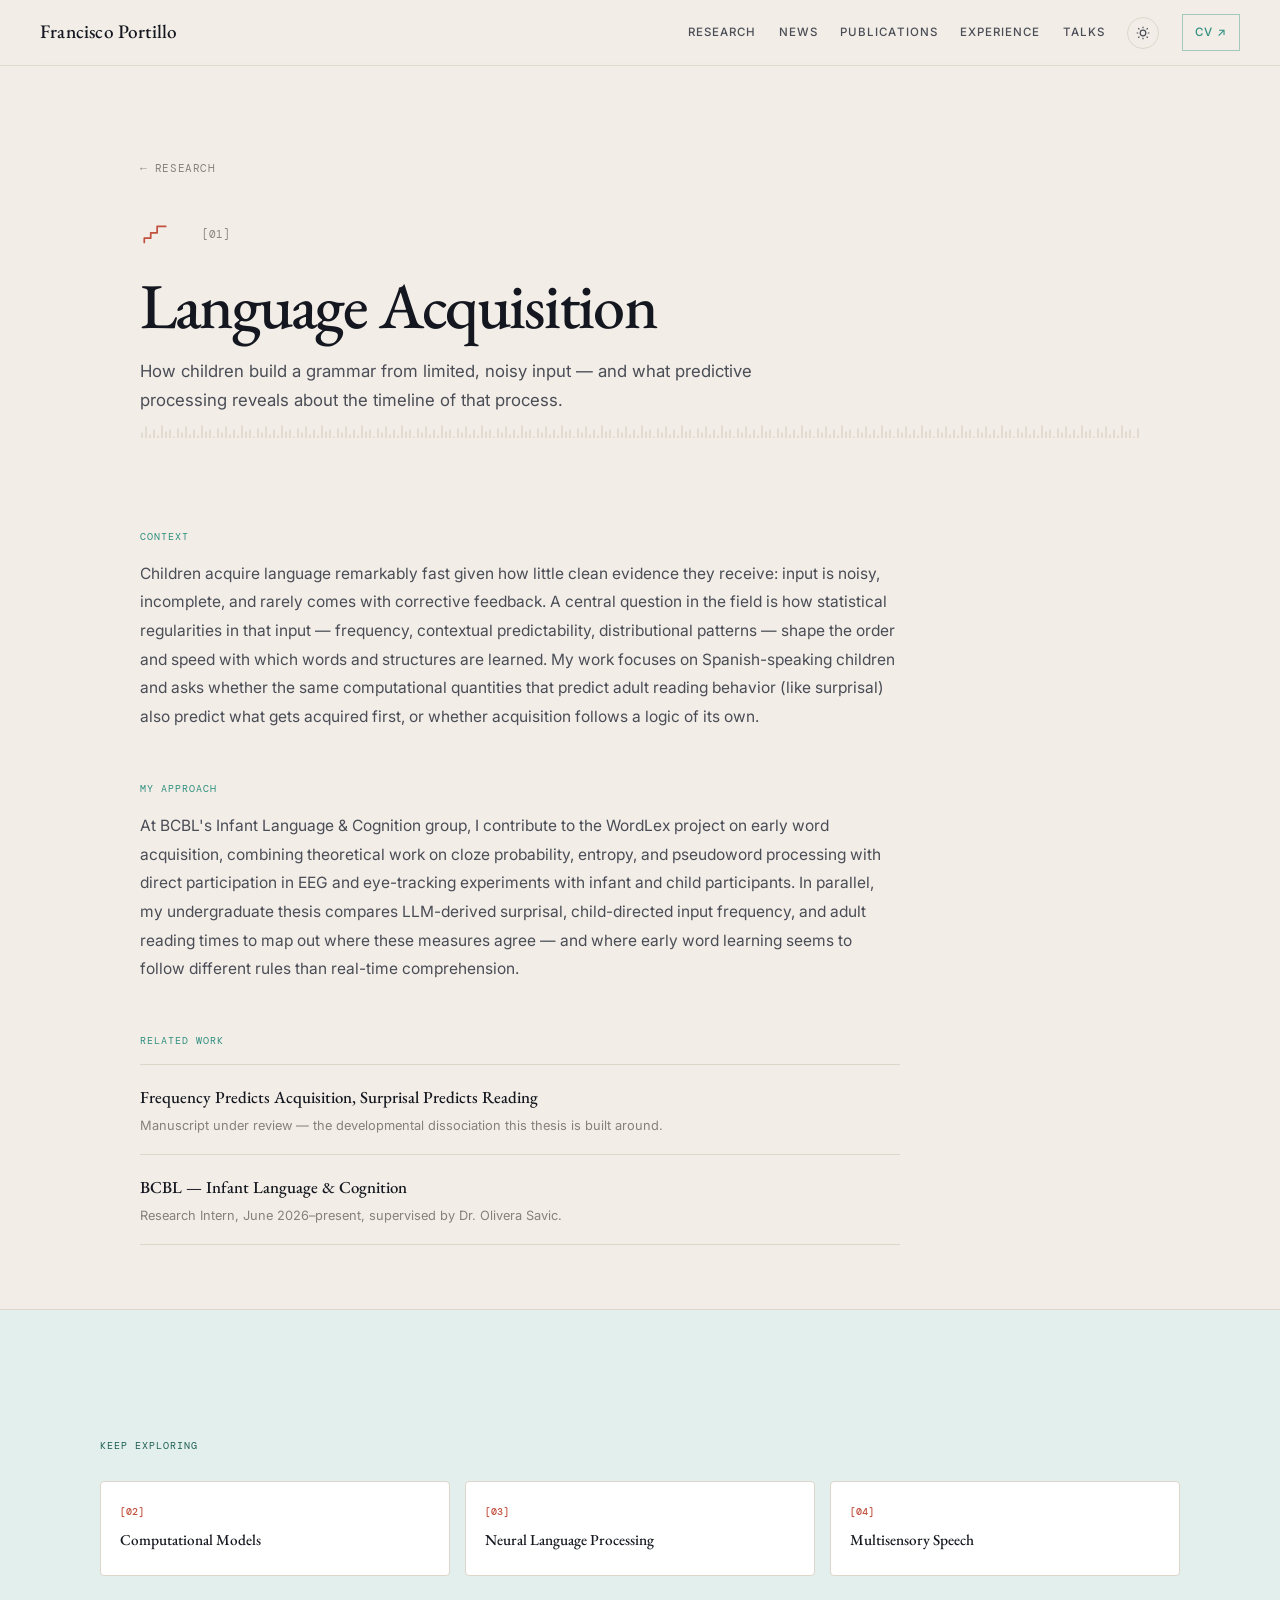
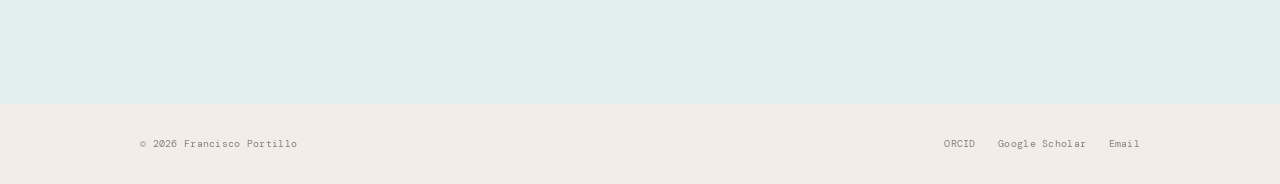
==== language-acquisition.html @ 9b7388d1 "Add files via upload" ====
<!DOCTYPE html>
<html lang="en">
<head>
    <meta charset="UTF-8">
    <meta name="viewport" content="width=device-width, initial-scale=1.0">

    <title>Language Acquisition — Francisco Portillo</title>

    <meta name="description" content="How children build a grammar from limited, noisy input — and what predictive processing reveals about the timeline of that process.">
    <meta name="author" content="Francisco Portillo">

    <meta property="og:title" content="Language Acquisition — Francisco Portillo">
    <meta property="og:description" content="How children build a grammar from limited, noisy input — and what predictive processing reveals about the timeline of that process.">
    <meta property="og:type" content="article">
    <meta property="og:image" content="https://kikoporti.github.io/og-image.png">
    <meta property="og:image:width" content="1200">
    <meta property="og:image:height" content="630">

    <meta name="twitter:card" content="summary_large_image">
    <meta name="twitter:title" content="Language Acquisition — Francisco Portillo">
    <meta name="twitter:description" content="How children build a grammar from limited, noisy input — and what predictive processing reveals about the timeline of that process.">
    <meta name="twitter:image" content="https://kikoporti.github.io/og-image.png">

    <meta name="theme-color" content="#14171f">

    <link rel="icon" type="image/svg+xml" href="favicon.svg">

    <link rel="preconnect" href="https://fonts.googleapis.com">
    <link rel="preconnect" href="https://fonts.gstatic.com" crossorigin>
    <link href="https://fonts.googleapis.com/css2?family=DM+Mono:wght@400;500&family=EB+Garamond:ital,wght@0,400;0,500;0,600;1,400&family=Inter:wght@300;400;500;600&display=swap" rel="stylesheet">

    <link rel="stylesheet" href="style.css">
</head>

<body>

<div class="scroll-progress" aria-hidden="true"></div>

<nav class="navbar" id="navbar">

    <a class="nav-name" href="index.html#top">
        Francisco Portillo
    </a>

    <div class="nav-links">

        <a href="index.html#research">Research</a>
        <a href="index.html#news">News</a>
        <a href="index.html#publications">Publications</a>
        <a href="index.html#experience">Experience</a>
        <a href="index.html#talks">Talks</a>

        <button class="theme-toggle" aria-label="Toggle dark mode">
            <svg class="icon-sun" viewBox="0 0 24 24" fill="none" stroke="currentColor" stroke-width="1.8" aria-hidden="true">
                <circle cx="12" cy="12" r="4.2"/>
                <path d="M12 2.5v2.4M12 19.1v2.4M4.9 4.9l1.7 1.7M17.4 17.4l1.7 1.7M2.5 12h2.4M19.1 12h2.4M4.9 19.1l1.7-1.7M17.4 6.6l1.7-1.7"/>
            </svg>
            <svg class="icon-moon" viewBox="0 0 24 24" fill="none" stroke="currentColor" stroke-width="1.8" aria-hidden="true">
                <path d="M20 14.8A8.4 8.4 0 1 1 9.2 4a6.6 6.6 0 0 0 10.8 10.8Z"/>
            </svg>
        </button>

        <a href="FranciscoPortillo_CV.pdf" target="_blank" rel="noopener noreferrer" class="nav-cv">
            CV ↗
        </a>

    </div>

</nav>


<main>

<header class="detail-hero">

    <a class="detail-back" href="index.html#research">← Research</a>

    <div class="detail-hero-top">
        <svg class="detail-icon" viewBox="0 0 28 28" aria-hidden="true"><path d="M4 21 L4 17 L10 17 L10 12 L16 12 L16 6 L24 6" fill="none" stroke="currentColor" stroke-width="1.6" stroke-linecap="round" stroke-linejoin="round"/></svg>
        <span class="detail-index">[01]</span>
    </div>

    <h1>Language Acquisition</h1>

    <p class="detail-dek">How children build a grammar from limited, noisy input — and what predictive processing reveals about the timeline of that process.</p>

</header>


<section class="detail-body">

    <div class="detail-block">
        <span class="detail-label">Context</span>
        <p>Children acquire language remarkably fast given how little clean evidence they receive: input is noisy, incomplete, and rarely comes with corrective feedback. A central question in the field is how statistical regularities in that input — frequency, contextual predictability, distributional patterns — shape the order and speed with which words and structures are learned. My work focuses on Spanish-speaking children and asks whether the same computational quantities that predict adult reading behavior (like surprisal) also predict what gets acquired first, or whether acquisition follows a logic of its own.</p>
    </div>

    <div class="detail-block">
        <span class="detail-label">My approach</span>
        <p>At BCBL's Infant Language &amp; Cognition group, I contribute to the WordLex project on early word acquisition, combining theoretical work on cloze probability, entropy, and pseudoword processing with direct participation in EEG and eye-tracking experiments with infant and child participants. In parallel, my undergraduate thesis compares LLM-derived surprisal, child-directed input frequency, and adult reading times to map out where these measures agree — and where early word learning seems to follow different rules than real-time comprehension.</p>
    </div>

    <div class="detail-block">
        <span class="detail-label">Related work</span>
        <ul class="detail-related">
            <li><a href="index.html#publications">Frequency Predicts Acquisition, Surprisal Predicts Reading</a><span>Manuscript under review — the developmental dissociation this thesis is built around.</span></li>
            <li><a href="index.html#experience">BCBL — Infant Language &amp; Cognition</a><span>Research Intern, June 2026–present, supervised by Dr. Olivera Savic.</span></li>
        </ul>
    </div>

</section>


<section class="closing detail-closing">

    <div class="closing-inner">

        <p class="closing-label">Keep exploring</p>

        <div class="detail-nav-grid">
            <a class="detail-nav-card" href="computational-models.html"><span>[02]</span>Computational Models</a>
            <a class="detail-nav-card" href="neural-language-processing.html"><span>[03]</span>Neural Language Processing</a>
            <a class="detail-nav-card" href="multisensory-speech.html"><span>[04]</span>Multisensory Speech</a>
        </div>

    </div>

</section>

</main>


<footer>

    <div class="footer-left">
        © 2026 Francisco Portillo
    </div>

    <div class="footer-right">
        <a href="https://orcid.org/0009-0001-2580-5177" target="_blank" rel="noopener noreferrer">ORCID</a>
        <a href="https://scholar.google.es/citations?user=o-IwVyMAAAAJ&hl=en" target="_blank" rel="noopener noreferrer">Google Scholar</a>
        <a href="mailto:fportillolo@alumni.unav.es">Email</a>
    </div>

</footer>


<script>

const themeToggleBtn = document.querySelector(".theme-toggle");
if (themeToggleBtn) {
    const prefersDark = window.matchMedia("(prefers-color-scheme: dark)").matches;
    document.documentElement.setAttribute("data-theme", prefersDark ? "dark" : "light");

    themeToggleBtn.addEventListener("click", () => {
        const currentTheme = document.documentElement.getAttribute('data-theme');
        const newTheme = currentTheme === 'dark' ? 'light' : 'dark';
        document.documentElement.setAttribute('data-theme', newTheme);
    });
}

const navbar = document.getElementById("navbar");
window.addEventListener("scroll", () => {
    if (window.scrollY > 40) {
        navbar.classList.add("scrolled");
    } else {
        navbar.classList.remove("scrolled");
    }
});

const progress = document.querySelector(".scroll-progress");
window.addEventListener("scroll", () => {
    const scrollTop = window.scrollY;
    const documentHeight = document.documentElement.scrollHeight - window.innerHeight;
    const percentage = documentHeight > 0 ? (scrollTop / documentHeight) * 100 : 0;
    progress.style.width = percentage + "%";
});

if (window.matchMedia("(prefers-reduced-motion: reduce)").matches) {
    document.documentElement.style.scrollBehavior = "auto";
}

</script>

</body>
</html>
---- style.css ----
/* =========================================================
   FRANCISCO PORTILLO
   Academic Research Website — "Espectrograma"
   ========================================================= */


/* =========================================================
   RESET
   ========================================================= */

*,
*::before,
*::after {
    box-sizing: border-box;
    margin: 0;
    padding: 0;
}


html {
    scroll-behavior: smooth;
}


body {
    font-family: "Inter", sans-serif;
    background: var(--bg);
    color: var(--ink);
    font-size: 15px;
    line-height: 1.7;
    overflow-x: hidden;
    transition: background 0.3s ease, color 0.3s ease;
}


img {
    max-width: 100%;
}


a {
    color: inherit;
}


::selection {
    background: var(--accent-light);
    color: var(--ink);
}


/* =========================================================
   VARIABLES
   ========================================================= */

:root {

    --ink: #14171f;
    --ink-soft: #4a4d56;
    --ink-muted: #85827c;

    --bg: #f2ede7;
    --bg-white: #ffffff;

    --rule: #ded6c9;
    --rule-rgb: 222, 214, 201;

    --accent: #2f8f7f;
    --accent-dark: #1f5f54;
    --accent-light: #e2efec;

    --coral: #c1503f;
    --coral-light: #f6e6e2;

    --serif: "EB Garamond", Georgia, serif;
    --sans: "Inter", Arial, sans-serif;
    --mono: "DM Mono", monospace;

    --max-width: 1080px;

}


html[data-theme="dark"] {

    --ink: #ece9e1;
    --ink-soft: #b3afa6;
    --ink-muted: #7d7a72;

    --bg: #14171f;
    --bg-white: #1a1e28;

    --rule: #2a2e39;
    --rule-rgb: 42, 46, 57;

    --accent: #4fb8a6;
    --accent-dark: #7fd0c1;
    --accent-light: #1c3733;

    --coral: #d97a68;
    --coral-light: #33221e;

}


html[data-theme="dark"] .navbar {
    background: rgba(20, 23, 31, 0.9);
}


html[data-theme="dark"] .interest-cell,
html[data-theme="dark"] .method-group {
    background: var(--bg);
}


html[data-theme="dark"] .interest-cell:hover,
html[data-theme="dark"] .method-group:hover {
    background: var(--bg-white);
}


html[data-theme="dark"] .closing {
    background: #191d26;
}


html[data-theme="dark"] .pub-status.neutral {
    background: #232833;
    color: var(--ink-soft);
}


html[data-theme="dark"] .pub-status {
    color: var(--coral);
    background: var(--coral-light);
}


html[data-theme="dark"] ::selection {
    background: var(--accent-light);
    color: var(--accent-dark);
}


/* =========================================================
   WAVEFORM SIGNATURE
   Used as a section divider in place of a plain hairline.
   ========================================================= */

.wave-rule {

    width: 100%;
    height: 14px;

    background-repeat: repeat-x;
    background-position: left center;
    background-size: 44px 14px;

    background-image:
        url("data:image/svg+xml,%3Csvg xmlns='http://www.w3.org/2000/svg' width='44' height='14' viewBox='0 0 44 14'%3E%3Cpath d='M0,7 L4,7 L6,2 L9,12 L12,7 L18,7 L20,4 L23,10 L26,7 L32,7 L34,2 L37,12 L40,7 L44,7' fill='none' stroke='%23DED6C9' stroke-width='1'/%3E%3C/svg%3E");

    opacity: 0.9;

}


html[data-theme="dark"] .wave-rule {

    background-image:
        url("data:image/svg+xml,%3Csvg xmlns='http://www.w3.org/2000/svg' width='44' height='14' viewBox='0 0 44 14'%3E%3Cpath d='M0,7 L4,7 L6,2 L9,12 L12,7 L18,7 L20,4 L23,10 L26,7 L32,7 L34,2 L37,12 L40,7 L44,7' fill='none' stroke='%232A2E39' stroke-width='1'/%3E%3C/svg%3E");

}


/* =========================================================
   SCROLL PROGRESS
   ========================================================= */

.scroll-progress {
    position: fixed;
    top: 0;
    left: 0;

    width: 0;
    height: 2px;

    background: var(--accent);

    z-index: 1000;

    transition: width 0.08s linear;
}


/* =========================================================
   NAVIGATION
   ========================================================= */

.navbar {

    position: sticky;
    top: 0;

    z-index: 100;

    height: 66px;

    padding: 0 2.5rem;

    display: flex;
    align-items: center;
    justify-content: space-between;

    background: rgba(242, 237, 231, 0.90);

    backdrop-filter: blur(14px);
    -webkit-backdrop-filter: blur(14px);

    border-bottom: 1px solid rgba(var(--rule-rgb), 0.85);

    transition:
        height 0.3s ease,
        box-shadow 0.3s ease,
        background 0.3s ease,
        border-color 0.3s ease;

}


.navbar.scrolled {

    height: 58px;

    box-shadow:
        0 8px 30px rgba(20, 23, 31, 0.06);

}


.nav-name {

    font-family: var(--serif);

    font-size: 1.2rem;
    font-weight: 500;

    text-decoration: none;

    letter-spacing: 0.01em;

    transition:
        color 0.25s ease,
        transform 0.25s ease;

}


.nav-name:hover {

    color: var(--accent);

    transform: translateX(2px);

}


.nav-links {

    display: flex;

    align-items: center;

    gap: 1.4rem;

}


.nav-links a {

    position: relative;

    text-decoration: none;

    color: var(--ink-soft);

    font-size: 0.72rem;

    font-weight: 500;

    letter-spacing: 0.09em;

    text-transform: uppercase;

    transition:
        color 0.25s ease,
        transform 0.25s ease;

}


.nav-links a::after {

    content: "";

    position: absolute;

    left: 0;
    bottom: -6px;

    width: 100%;
    height: 1px;

    background: var(--accent);

    transform: scaleX(0);

    transform-origin: right;

    transition:
        transform 0.3s ease;

}


.nav-links a:hover,
.nav-links a.active {

    color: var(--accent);

}


.nav-links a:hover::after,
.nav-links a.active::after {

    transform: scaleX(1);

    transform-origin: left;

}


.theme-toggle {

    display: inline-flex;

    align-items: center;
    justify-content: center;

    width: 32px;
    height: 32px;

    color: var(--ink-soft);

    background: transparent;

    border: 1px solid var(--rule);
    border-radius: 50%;

    cursor: pointer;

    transition:
        color 0.25s ease,
        border-color 0.25s ease,
        transform 0.25s ease;

}


.theme-toggle:hover {

    color: var(--accent);

    border-color: var(--accent);

    transform: translateY(-1px);

}


.theme-toggle svg {

    width: 16px;
    height: 16px;

}


.theme-toggle .icon-moon {

    display: none;

}


html[data-theme="dark"] .theme-toggle .icon-sun {

    display: none;

}


html[data-theme="dark"] .theme-toggle .icon-moon {

    display: block;

}


.nav-links .nav-cv {

    color: var(--accent);

    border: 1px solid rgba(47, 143, 127, 0.4);

    padding: 0.48rem 0.75rem;

    transition:
        background 0.25s ease,
        color 0.25s ease,
        border-color 0.25s ease,
        transform 0.25s ease;

}


.nav-links .nav-cv::after {

    display: none;

}


.nav-links .nav-cv:hover {

    background: var(--accent);

    color: white;

    border-color: var(--accent);

    transform: translateY(-1px);

}


/* =========================================================
   HERO
   ========================================================= */

.hero {

    max-width: var(--max-width);

    margin: 0 auto;

    padding: 7.5rem 2.5rem 7rem;

}


.hero-grid {

    display: grid;

    grid-template-columns:
        minmax(0, 1fr)
        320px;

    gap: 6rem;

    align-items: start;

}


.hero-text {

    max-width: 690px;

}


.hero-kicker {

    display: flex;

    align-items: center;

    gap: 0.6rem;

    margin-bottom: 1.8rem;

    color: var(--accent);

    font-family: var(--mono);

    font-size: 0.67rem;

    letter-spacing: 0.09em;

    text-transform: uppercase;

}


.status-dot {

    width: 7px;
    height: 7px;

    border-radius: 50%;

    background: var(--accent);

    box-shadow:
        0 0 0 4px rgba(47, 143, 127, 0.1);

    animation: pulse 2.5s infinite;

}


@keyframes pulse {

    0%,
    100% {
        box-shadow:
            0 0 0 4px rgba(47, 143, 127, 0.1);
    }

    50% {
        box-shadow:
            0 0 0 7px rgba(47, 143, 127, 0.03);
    }

}


.hero h1 {

    font-family: var(--serif);

    font-size: clamp(4.4rem, 8vw, 7rem);

    font-weight: 500;

    line-height: 0.83;

    letter-spacing: -0.045em;

    margin-bottom: 0.6rem;

}


.hero h1 span {

    color: var(--accent);

    font-style: italic;

}


.hero-title-wrap {

    position: relative;

}


.token-row {

    position: absolute;

    top: 0.4rem;
    left: 2px;

    display: flex;

    flex-wrap: wrap;

    gap: 6px;

    pointer-events: none;

    animation: tokenFade 0.85s ease forwards;

    animation-delay: 0.1s;

}


.token {

    padding: 0.2rem 0.5rem;

    color: var(--ink-muted);

    background: var(--bg-white);

    font-family: var(--mono);

    font-size: 0.72rem;

    letter-spacing: 0.02em;

    border: 1px solid var(--rule);

    border-radius: 3px;

}


.token:nth-child(1),
.token:nth-child(2) {

    border-color: var(--accent);

    color: var(--accent-dark);

}


.token:nth-child(3),
.token:nth-child(4) {

    border-color: var(--coral);

    color: var(--coral);

}


@keyframes tokenFade {

    0% {
        opacity: 1;
        transform: translateY(0);
    }

    55% {
        opacity: 1;
        transform: translateY(0);
    }

    100% {
        opacity: 0;
        transform: translateY(-8px);
    }

}


.hero-h1-reveal {

    opacity: 0;

    transform: translateY(18px);

    animation: heroReveal 0.7s cubic-bezier(.2,.7,.2,1) forwards;

    animation-delay: 0.42s;

}


.hero-trace {

    display: block;

    width: 100%;
    max-width: 460px;
    height: 22px;

    margin-bottom: 1.4rem;

    stroke: var(--coral);

    stroke-width: 1.6;

    stroke-linecap: round;
    stroke-linejoin: round;

    fill: none;

    opacity: 0.85;

}


.hero-role {

    margin-bottom: 1.25rem;

    font-family: var(--mono);

    font-size: 0.7rem;

    color: var(--ink-muted);

    letter-spacing: 0.08em;

    text-transform: uppercase;

}


.intro {

    max-width: 570px;

    color: var(--ink-soft);

    font-size: 1rem;

    line-height: 1.8;

    margin-bottom: 1.15rem;

}


.institution-link {

    color: var(--accent);

    text-decoration: none;

    border-bottom: 1px solid rgba(47, 143, 127, 0.4);

    transition:
        border-color 0.2s ease,
        color 0.2s ease;

}


.institution-link:hover {

    color: var(--accent-dark);

    border-color: var(--accent);

}


.research-statement {

    max-width: 650px;

    color: var(--ink-soft);

    font-size: 0.94rem;

    line-height: 1.85;

}


.research-statement strong {

    color: var(--ink);

    font-weight: 600;

}


/* =========================================================
   CURRENT WORK
   ========================================================= */

.current-work {

    margin-top: 2.6rem;

    padding-left: 1.2rem;

    border-left: 1px solid var(--rule);

}


.current-work-header {

    display: flex;

    align-items: center;

    gap: 0.65rem;

    margin-bottom: 0.9rem;

}


.current-work-header p {

    color: var(--ink-muted);

    font-family: var(--mono);

    font-size: 0.64rem;

    letter-spacing: 0.08em;

    text-transform: uppercase;

}


.current-line {

    width: 18px;
    height: 1px;

    background: var(--accent);

}


.institution-list {

    display: flex;

    flex-wrap: wrap;

    gap: 0.55rem 1.1rem;

}


.institution-list a {

    display: inline-flex;

    align-items: center;

    gap: 0.25rem;

    color: var(--ink-soft);

    font-size: 0.78rem;

    font-weight: 500;

    text-decoration: none;

    transition:
        color 0.25s ease,
        transform 0.25s ease;

}


.institution-list a span {

    color: var(--accent);

    opacity: 0;

    transform: translate(-3px, 3px);

    transition:
        opacity 0.25s ease,
        transform 0.25s ease;

}


.institution-list a:hover {

    color: var(--accent);

    transform: translateX(2px);

}


.institution-list a:hover span {

    opacity: 1;

    transform: translate(0, 0);

}


/* =========================================================
   SOCIAL LINKS
   ========================================================= */

.contact-row {

    display: flex;

    align-items: center;

    flex-wrap: wrap;

    gap: 0.55rem;

    margin-top: 2.6rem;

}


.contact-link,
.social-link,
.cv-link {

    display: inline-flex;

    align-items: center;
    justify-content: center;

    text-decoration: none;

}


.email-link {

    gap: 0.45rem;

    margin-right: 0.4rem;

    color: var(--ink-soft);

    font-size: 0.72rem;

    transition:
        color 0.25s ease;

}


.email-link svg {

    width: 15px;
    height: 15px;

}


.email-link:hover {

    color: var(--accent);

}


.social-divider {

    width: 1px;
    height: 19px;

    background: var(--rule);

    margin: 0 0.25rem;

}


.social-link {

    width: 34px;
    height: 34px;

    color: var(--ink-soft);

    border: 1px solid var(--rule);

    border-radius: 50%;

    transition:
        color 0.25s ease,
        border-color 0.25s ease,
        background 0.25s ease,
        transform 0.25s ease;

}


.social-link svg {

    width: 15px;
    height: 15px;

}


.social-link:hover {

    color: white;

    background: var(--accent);

    border-color: var(--accent);

    transform: translateY(-3px);

}


.cv-link {

    gap: 0.25rem;

    margin-left: 0.35rem;

    padding: 0.55rem 0.85rem;

    color: var(--accent);

    font-family: var(--mono);

    font-size: 0.67rem;

    border: 1px solid rgba(47, 143, 127, 0.4);

    transition:
        background 0.25s ease,
        color 0.25s ease,
        transform 0.25s ease;

}


.cv-link:hover {

    background: var(--accent);

    color: white;

    transform: translateY(-2px);

}


.cv-link span {

    transition:
        transform 0.25s ease;

}


.cv-link:hover span {

    transform: translate(2px, -2px);

}


/* =========================================================
   HERO PHOTO
   ========================================================= */

.hero-photo {

    position: relative;

    padding-top: 1rem;

}


.photo-number {

    position: absolute;

    top: -0.6rem;
    right: 0;

    font-family: var(--mono);

    font-size: 0.65rem;

    color: var(--ink-muted);

}


.photo-frame {

    position: relative;

    width: 100%;

}


.photo-frame::before {

    content: "";

    position: absolute;

    top: 12px;
    left: 12px;

    width: 100%;
    height: 100%;

    border: 1px solid var(--coral);

    opacity: 0.35;

    transition:
        transform 0.5s cubic-bezier(.2,.7,.2,1),
        opacity 0.3s ease;

}


.photo-frame::after {

    content: "";

    position: absolute;

    inset: 0;

    background:
        linear-gradient(
            135deg,
            rgba(47, 143, 127, 0.1),
            transparent 35%
        );

    pointer-events: none;

}


.photo-frame img {

    position: relative;

    display: block;

    width: 100%;

    aspect-ratio: 3 / 4;

    object-fit: cover;

    object-position: center top;

    filter: grayscale(12%) contrast(1.02);

    border-radius: 2px;

    z-index: 1;

    transition:
        filter 0.5s ease,
        transform 0.5s cubic-bezier(.2,.7,.2,1);

}


.hero-photo:hover .photo-frame img {

    filter: grayscale(0%);

    transform: translate(-3px, -3px);

}


.hero-photo:hover .photo-frame::before {

    transform: translate(5px, 5px);

    opacity: 0.5;

}


.photo-caption {

    margin-top: 1rem;

    color: var(--ink-muted);

    font-family: var(--mono);

    font-size: 0.58rem;

    letter-spacing: 0.08em;

    text-transform: uppercase;

}


/* =========================================================
   GENERAL SECTIONS
   ========================================================= */

section {

    max-width: var(--max-width);

    margin: 0 auto;

    padding: 6.5rem 2.5rem;

}


section::before {

    content: "";

    display: block;

    width: 100%;
    height: 14px;

    margin-bottom: -14px;

    transform: translateY(-6.5rem);

    background-repeat: repeat-x;
    background-position: left center;
    background-size: 40px 14px;

    background-image:
        url("data:image/svg+xml,%3Csvg xmlns='http://www.w3.org/2000/svg' width='40' height='14'%3E%3Cg stroke='%23DED6C9' stroke-width='1.5' stroke-linecap='round'%3E%3Cline x1='2' y1='14' x2='2' y2='9'/%3E%3Cline x1='6' y1='14' x2='6' y2='3'/%3E%3Cline x1='10' y1='14' x2='10' y2='11'/%3E%3Cline x1='14' y1='14' x2='14' y2='6'/%3E%3Cline x1='18' y1='14' x2='18' y2='12'/%3E%3Cline x1='22' y1='14' x2='22' y2='2'/%3E%3Cline x1='26' y1='14' x2='26' y2='8'/%3E%3Cline x1='30' y1='14' x2='30' y2='6'/%3E%3Cline x1='34' y1='14' x2='34' y2='13'/%3E%3Cline x1='38' y1='14' x2='38' y2='5'/%3E%3C/g%3E%3C/svg%3E");

}


html[data-theme="dark"] section::before {

    background-image:
        url("data:image/svg+xml,%3Csvg xmlns='http://www.w3.org/2000/svg' width='40' height='14'%3E%3Cg stroke='%232A2E39' stroke-width='1.5' stroke-linecap='round'%3E%3Cline x1='2' y1='14' x2='2' y2='9'/%3E%3Cline x1='6' y1='14' x2='6' y2='3'/%3E%3Cline x1='10' y1='14' x2='10' y2='11'/%3E%3Cline x1='14' y1='14' x2='14' y2='6'/%3E%3Cline x1='18' y1='14' x2='18' y2='12'/%3E%3Cline x1='22' y1='14' x2='22' y2='2'/%3E%3Cline x1='26' y1='14' x2='26' y2='8'/%3E%3Cline x1='30' y1='14' x2='30' y2='6'/%3E%3Cline x1='34' y1='14' x2='34' y2='13'/%3E%3Cline x1='38' y1='14' x2='38' y2='5'/%3E%3C/g%3E%3C/svg%3E");

}


.section-heading {

    display: grid;

    grid-template-columns: 55px 1fr;

    gap: 1.4rem;

    margin-bottom: 3.3rem;

}


.section-number {

    padding-top: 0.35rem;

    color: var(--accent);

    font-family: var(--mono);

    font-size: 0.65rem;

}


.section-number::before {
    content: "[";
}


.section-number::after {
    content: "]";
}


.section-label {

    margin-bottom: 0.7rem;

    color: var(--ink-muted);

    font-family: var(--mono);

    font-size: 0.65rem;

    letter-spacing: 0.12em;

    text-transform: uppercase;

}


.section-heading h2 {

    font-family: var(--serif);

    font-size: clamp(2.3rem, 4vw, 3.6rem);

    font-weight: 500;

    line-height: 1.05;

    letter-spacing: -0.025em;

}


.section-heading h2 em {

    color: var(--accent);

    font-weight: 400;
    font-style: italic;

}


.research-intro {

    max-width: 720px;

    margin-left: 55px;

    margin-bottom: 3rem;

}


.research-intro p {

    color: var(--ink-soft);

    font-size: 1rem;

    line-height: 1.85;

}


/* =========================================================
   RESEARCH GRID
   ========================================================= */

.interests-grid {

    display: grid;

    grid-template-columns: 1fr 1fr;

    border-top: 1px solid var(--rule);
    border-left: 1px solid var(--rule);

}


.interest-cell {

    position: relative;

    display: block;

    min-height: 260px;

    padding: 2rem;

    background: var(--bg);

    text-decoration: none;

    border-right: 1px solid var(--rule);
    border-bottom: 1px solid var(--rule);

    overflow: hidden;

    transition:
        background 0.35s ease,
        transform 0.35s cubic-bezier(.2,.7,.2,1),
        box-shadow 0.35s ease;

}


.interest-cell::before {

    content: "";

    position: absolute;

    left: 0;
    top: 0;

    width: 0;
    height: 2px;

    background: var(--coral);

    transition:
        width 0.45s cubic-bezier(.2,.7,.2,1);

}


.interest-cell:hover {

    background: var(--bg-white);

    transform: translateY(-4px);

    box-shadow:
        0 15px 35px rgba(20, 23, 31, 0.08);

    z-index: 2;

}


.interest-cell:hover::before {

    width: 100%;

}


.interest-number {

    display: block;

    margin-bottom: 2.7rem;

    color: var(--ink-muted);

    font-family: var(--mono);

    font-size: 0.6rem;

}


.interest-top {

    display: flex;

    align-items: flex-start;

    justify-content: space-between;

    margin-bottom: 2.7rem;

}


.interest-top .interest-number {

    margin-bottom: 0;

}


.interest-icon {

    width: 26px;
    height: 26px;

    color: var(--rule);

    transition: color 0.35s ease;

}


.interest-cell:hover .interest-icon {

    color: var(--coral);

}


.interest-cell h3 {

    margin-bottom: 0.7rem;

    font-family: var(--serif);

    font-size: 1.35rem;

    font-weight: 500;

}


.interest-cell p {

    max-width: 460px;

    color: var(--ink-soft);

    font-size: 0.82rem;

    line-height: 1.75;

}


.cell-arrow {

    position: absolute;

    right: 1.8rem;
    bottom: 1.7rem;

    color: var(--accent);

    font-size: 1.1rem;

    opacity: 0;

    transform: translate(-5px, 5px);

    transition:
        opacity 0.3s ease,
        transform 0.3s ease;

}


.interest-cell:hover .cell-arrow {

    opacity: 1;

    transform: translate(0, 0);

}


/* =========================================================
   NEWS
   ========================================================= */

/* =========================================================
   NEWS TIMELINE
   ========================================================= */

.news-timeline {

    position: relative;

    margin-left: 55px;

    padding-left: 2.4rem;

}


.news-timeline::before {

    content: "";

    position: absolute;

    top: 6px;
    bottom: 6px;

    left: 0;

    width: 14px;

    background-repeat: repeat-y;
    background-position: center top;
    background-size: 14px 44px;

    background-image:
        url("data:image/svg+xml,%3Csvg xmlns='http://www.w3.org/2000/svg' width='14' height='44' viewBox='0 0 14 44'%3E%3Cpath d='M7,0 L7,4 L2,6 L12,9 L7,12 L7,18 L4,20 L10,23 L7,26 L7,32 L2,34 L12,37 L7,40 L7,44' fill='none' stroke='%23DED6C9' stroke-width='1'/%3E%3C/svg%3E");

}


html[data-theme="dark"] .news-timeline::before {

    background-image:
        url("data:image/svg+xml,%3Csvg xmlns='http://www.w3.org/2000/svg' width='14' height='44' viewBox='0 0 14 44'%3E%3Cpath d='M7,0 L7,4 L2,6 L12,9 L7,12 L7,18 L4,20 L10,23 L7,26 L7,32 L2,34 L12,37 L7,40 L7,44' fill='none' stroke='%232A2E39' stroke-width='1'/%3E%3C/svg%3E");

}


.news-node {

    position: relative;

    padding-bottom: 2.6rem;

}


.news-node:last-child {

    padding-bottom: 0;

}


.node-marker {

    position: absolute;

    top: 6px;
    left: -2.4rem;

    width: 15px;
    height: 15px;

    background: var(--bg);

    border: 2px solid var(--accent);
    border-radius: 50%;

    transition:
        transform 0.3s cubic-bezier(.2,.7,.2,1),
        background 0.3s ease;

}


.news-node[data-type="talk"] .node-marker {

    border-color: var(--coral);

}


.news-node:hover .node-marker {

    background: var(--accent);

    transform: scale(1.2);

}


.news-node[data-type="talk"]:hover .node-marker {

    background: var(--coral);

}


.node-content {

    max-width: 720px;

    padding: 1.4rem 1.6rem;

    background: var(--bg-white);

    border: 1px solid var(--rule);
    border-radius: 4px;

    transition:
        border-color 0.3s ease,
        transform 0.3s cubic-bezier(.2,.7,.2,1),
        box-shadow 0.3s ease;

}


.news-node:hover .node-content {

    border-color: var(--accent);

    transform: translateX(4px);

    box-shadow: 0 10px 28px rgba(20, 23, 31, 0.06);

}


.news-node[data-type="talk"]:hover .node-content {

    border-color: var(--coral);

}


.node-topline {

    display: flex;

    align-items: center;

    gap: 0.7rem;

    margin-bottom: 0.6rem;

}


.node-date {

    color: var(--ink-muted);

    font-family: var(--mono);

    font-size: 0.65rem;

    letter-spacing: 0.03em;

}


.node-tag {

    padding: 0.2rem 0.55rem;

    color: var(--accent-dark);

    background: var(--accent-light);

    font-family: var(--mono);

    font-size: 0.58rem;

    letter-spacing: 0.06em;

    text-transform: uppercase;

    border-radius: 3px;

}


.news-node[data-type="talk"] .node-tag {

    color: var(--coral);

    background: var(--coral-light);

}


.node-content h3 {

    margin-bottom: 0.45rem;

    font-family: var(--serif);

    font-size: 1.2rem;

    font-weight: 500;

    line-height: 1.3;

}


.node-content p {

    color: var(--ink-soft);

    font-size: 0.84rem;

    line-height: 1.7;

}


.node-content p em {

    font-style: italic;

    color: var(--ink);

}


@media (max-width: 850px) {

    .news-timeline {

        margin-left: 0;

    }

}


@media (max-width: 600px) {

    .news-timeline {

        padding-left: 1.9rem;

    }


    .node-marker {

        left: -1.9rem;

    }


    .node-content {

        padding: 1.1rem 1.2rem;

    }

}


/* =========================================================
   PUBLICATIONS
   ========================================================= */

.pub-list {

    display: flex;

    flex-direction: column;

}


.pub-item {

    display: grid;

    grid-template-columns: 60px 1fr;

    gap: 1.5rem;

    padding: 2.2rem 0;

    border-bottom: 1px solid var(--rule);

    transition:
        padding-left 0.3s ease;

}


.pub-item:first-child {

    border-top: 1px solid var(--rule);

}


.pub-item:hover {

    padding-left: 0.7rem;

}


.pub-year {

    padding-top: 0.3rem;

    color: var(--ink-muted);

    font-family: var(--mono);

    font-size: 0.65rem;

}


.pub-topline {

    display: flex;

    align-items: center;

    gap: 0.65rem;

    margin-bottom: 0.55rem;

}


.pub-type,
.pub-status {

    display: inline-block;

    font-family: var(--mono);

    font-size: 0.58rem;

    letter-spacing: 0.07em;

    text-transform: uppercase;

}


.pub-type {

    color: var(--accent);

}


.pub-status {

    padding: 0.22rem 0.5rem;

    color: var(--coral);

    background: var(--coral-light);

}


.pub-status.neutral {

    color: var(--ink-soft);

    background: var(--rule);

}


.pub-content h3 {

    max-width: 800px;

    margin-bottom: 0.5rem;

    font-family: var(--serif);

    font-size: 1.3rem;

    font-weight: 500;

    line-height: 1.35;

}


.pub-content h3 a {

    text-decoration: none;

    transition: color 0.25s ease;

}


.pub-content h3 a:hover {

    color: var(--accent);

}


.title-arrow {

    display: inline-block;

    margin-left: 0.25rem;

    color: var(--accent);

    font-family: var(--sans);

    font-size: 0.8rem;

    opacity: 0;

    transform: translate(-4px, 4px);

    transition:
        opacity 0.25s ease,
        transform 0.25s ease;

}


.pub-content h3 a:hover .title-arrow {

    opacity: 1;

    transform: translate(0, 0);

}


.pub-meta {

    margin-bottom: 0.9rem;

    color: var(--ink-muted);

    font-size: 0.72rem;

}


.pub-description {

    max-width: 760px;

    color: var(--ink-soft);

    font-size: 0.81rem;

    line-height: 1.7;

}


/* =========================================================
   EXPERIENCE
   ========================================================= */

.positions-list {

    position: relative;

    margin-left: 55px;

}


.positions-list::before {

    content: "";

    position: absolute;

    top: 0;
    bottom: 0;

    left: 126px;

    width: 1px;

    background: var(--rule);

}


.position-item {

    position: relative;

    display: grid;

    grid-template-columns: 105px 42px 1fr;

    gap: 0;

    padding: 1.7rem 0;

    border-bottom: 1px solid var(--rule);

}


.position-item:first-child {

    border-top: 1px solid var(--rule);

}


.position-period {

    display: flex;

    flex-direction: column;

    padding-top: 0.2rem;

    color: var(--ink-muted);

    font-family: var(--mono);

    font-size: 0.62rem;

    line-height: 1.5;

}


.position-period small {

    font-size: 0.58rem;

    opacity: 0.7;

}


.position-marker {

    position: relative;

}


.position-marker::before {

    content: "";

    position: absolute;

    top: 0.48rem;
    left: 16px;

    width: 9px;
    height: 9px;

    background: var(--bg);

    border: 1.5px solid var(--coral);

    border-radius: 50%;

    transition:
        background 0.25s ease,
        transform 0.25s ease;

}


.position-item:hover .position-marker::before {

    background: var(--coral);

    transform: scale(1.35);

}


.position-content {

    padding-right: 2rem;

}


.position-content h3 {

    margin-bottom: 0.2rem;

    font-family: var(--serif);

    font-size: 1.25rem;

    font-weight: 500;

}


.position-role {

    margin-bottom: 0.65rem;

    color: var(--accent);

    font-family: var(--mono);

    font-size: 0.63rem;

    letter-spacing: 0.03em;

}


.position-content > p:last-child {

    max-width: 720px;

    color: var(--ink-soft);

    font-size: 0.81rem;

    line-height: 1.7;

}


/* =========================================================
   METHODS
   ========================================================= */

.methods-grid {

    display: grid;

    grid-template-columns: repeat(4, 1fr);

    border-top: 1px solid var(--rule);

    border-left: 1px solid var(--rule);

}


.method-group {

    position: relative;

    min-height: 190px;

    padding: 1.6rem;

    border-right: 1px solid var(--rule);
    border-bottom: 1px solid var(--rule);

    transition:
        background 0.3s ease;

}


.method-group:hover {

    background: var(--bg-white);

}


.method-index {

    display: block;

    margin-bottom: 2.2rem;

    color: var(--accent);

    font-family: var(--mono);

    font-size: 0.58rem;

}


.method-group h3 {

    margin-bottom: 0.5rem;

    font-family: var(--serif);

    font-size: 1.15rem;

    font-weight: 500;

}


.method-group p {

    color: var(--ink-soft);

    font-size: 0.73rem;

    line-height: 1.7;

}


/* =========================================================
   TALKS
   ========================================================= */

.talks-list {

    display: flex;

    flex-direction: column;

}


.talk-item {

    display: grid;

    grid-template-columns: 60px 1fr;

    gap: 1.5rem;

    padding: 1.9rem 0;

    border-bottom: 1px solid var(--rule);

    transition:
        padding-left 0.3s ease;

}


.talk-item:first-child {

    border-top: 1px solid var(--rule);

}


.talk-item:hover {

    padding-left: 0.7rem;

}


.talk-year {

    color: var(--ink-muted);

    font-family: var(--mono);

    font-size: 0.65rem;

    padding-top: 0.25rem;

}


.talk-type {

    display: block;

    margin-bottom: 0.35rem;

    color: var(--accent);

    font-family: var(--mono);

    font-size: 0.58rem;

    letter-spacing: 0.08em;

    text-transform: uppercase;

}


.talk-content h3 {

    max-width: 800px;

    margin-bottom: 0.45rem;

    font-family: var(--serif);

    font-size: 1.25rem;

    font-weight: 500;

    line-height: 1.4;

}


.talk-content p {

    color: var(--ink-muted);

    font-size: 0.72rem;

}


/* =========================================================
   CLOSING
   ========================================================= */

.closing {

    max-width: none;

    padding: 8rem 2.5rem;

    background: var(--accent-light);

    border-top: 1px solid var(--rule);

}


.closing::before {

    display: none;

}


.closing-inner {

    max-width: var(--max-width);

    margin: 0 auto;

}


.closing-label {

    margin-bottom: 1.2rem;

    color: var(--accent-dark);

    font-family: var(--mono);

    font-size: 0.62rem;

    letter-spacing: 0.1em;

    text-transform: uppercase;

}


.closing h2 {

    max-width: 760px;

    margin-bottom: 2rem;

    font-family: var(--serif);

    font-size: clamp(2.8rem, 5vw, 5rem);

    font-weight: 500;

    line-height: 0.98;

    letter-spacing: -0.035em;

}


.closing h2 em {

    color: var(--coral);

    font-weight: 400;
    font-style: italic;

}


.closing-link {

    display: inline-flex;

    align-items: center;

    gap: 0.55rem;

    padding-bottom: 0.3rem;

    color: var(--ink);

    border-bottom: 1px solid var(--ink);

    font-family: var(--mono);

    font-size: 0.68rem;

    letter-spacing: 0.06em;

    text-decoration: none;

    text-transform: uppercase;

    transition:
        color 0.25s ease,
        border-color 0.25s ease;

}


.closing-link span {

    transition:
        transform 0.25s ease;

}


.closing-link:hover {

    color: var(--coral);

    border-color: var(--coral);

}


.closing-link:hover span {

    transform: translate(3px, -3px);

}


/* =========================================================
   FOOTER
   ========================================================= */

footer {

    max-width: var(--max-width);

    margin: 0 auto;

    padding: 2rem 2.5rem;

    display: flex;

    justify-content: space-between;

    align-items: center;

    gap: 2rem;

    color: var(--ink-muted);

    font-family: var(--mono);

    font-size: 0.6rem;

    letter-spacing: 0.03em;

}


.footer-right {

    display: flex;

    gap: 1.4rem;

}


.footer-right a {

    color: inherit;

    text-decoration: none;

    transition:
        color 0.25s ease;

}


.footer-right a:hover {

    color: var(--accent);

}


/* =========================================================
   SCROLL REVEAL
   ========================================================= */

.scroll-reveal {

    opacity: 0;

    transform: translateY(25px);

    transition:
        opacity 0.8s cubic-bezier(.2,.7,.2,1),
        transform 0.8s cubic-bezier(.2,.7,.2,1);

}


.scroll-reveal.visible {

    opacity: 1;

    transform: translateY(0);

}


.interest-cell:nth-child(2),
.method-group:nth-child(2),
.talk-item:nth-child(2) {

    transition-delay: 0.08s;

}


.interest-cell:nth-child(3),
.method-group:nth-child(3),
.talk-item:nth-child(3) {

    transition-delay: 0.16s;

}


.interest-cell:nth-child(4),
.method-group:nth-child(4) {

    transition-delay: 0.24s;

}


/* =========================================================
   HERO ENTRANCE ANIMATION
   ========================================================= */

.reveal {

    opacity: 0;

    transform: translateY(18px);

    animation:
        heroReveal 0.9s cubic-bezier(.2,.7,.2,1) forwards;

}


.reveal-delay-1 {

    animation-delay: 0.08s;

}


.reveal-delay-2 {

    animation-delay: 0.16s;

}


.reveal-delay-3 {

    animation-delay: 0.24s;

}


.reveal-delay-4 {

    animation-delay: 0.32s;

}


@keyframes heroReveal {

    to {

        opacity: 1;

        transform: translateY(0);

    }

}


/* =========================================================
   MOBILE
   ========================================================= */

@media (max-width: 850px) {

    .navbar {

        padding: 0 1.4rem;

    }


    .nav-links {

        gap: 0.9rem;

    }


    .nav-links a:not(.nav-cv) {

        display: none;

    }


    .hero {

        padding:
            5rem
            1.5rem
            5rem;

    }


    .hero-grid {

        grid-template-columns: 1fr;

        gap: 4rem;

    }


    .hero-photo {

        max-width: 260px;

        justify-self: start;

    }


    section {

        padding:
            5rem
            1.5rem;

    }


    .section-heading {

        grid-template-columns: 38px 1fr;

        gap: 0.8rem;

    }


    .research-intro {

        margin-left: 0;

    }


    .positions-list {

        margin-left: 0;

    }


    .positions-list::before {

        left: 94px;

    }


    .position-item {

        grid-template-columns: 75px 38px 1fr;

    }


    .methods-grid {

        grid-template-columns: 1fr 1fr;

    }


    .closing {

        padding:
            6rem
            1.5rem;

    }


    footer {

        padding:
            1.7rem
            1.5rem;

        flex-direction: column;

        align-items: flex-start;

    }

}


@media (max-width: 600px) {

    body {

        font-size: 14px;

    }


    .navbar {

        height: 58px;

    }


    .navbar.scrolled {

        height: 54px;

    }


    .nav-name {

        font-size: 1.05rem;

    }


    .hero {

        padding-top: 4.5rem;

    }


    .hero h1 {

        font-size: clamp(3.8rem, 18vw, 5.2rem);

    }


    .hero-kicker {

        font-size: 0.58rem;

    }


    .hero-trace {

        max-width: 100%;

    }


    .contact-row {

        align-items: flex-start;

    }


    .email-link span {

        max-width: 190px;

        overflow: hidden;

        text-overflow: ellipsis;

        white-space: nowrap;

    }


    .interests-grid {

        grid-template-columns: 1fr;

    }


    .interest-cell {

        min-height: auto;

    }


    .pub-item {

        grid-template-columns: 1fr;

        gap: 0.5rem;

    }


    .pub-year {

        padding-top: 0;

    }


    .position-item {

        grid-template-columns: 1fr;

        gap: 0.4rem;

        padding-left: 1rem;

        border-left: 1px solid var(--rule);

    }


    .positions-list::before {

        display: none;

    }


    .position-marker {

        display: none;

    }


    .position-content {

        padding-right: 0;

    }


    .methods-grid {

        grid-template-columns: 1fr;

    }


    .method-group {

        min-height: auto;

    }


    .talk-item {

        grid-template-columns: 1fr;

        gap: 0.4rem;

    }


    .closing h2 {

        font-size: 3rem;

    }


    footer {

        gap: 1rem;

    }


    .footer-right {

        flex-wrap: wrap;

        gap: 0.8rem 1rem;

    }

}


/* =========================================================
   ACCESSIBILITY
   ========================================================= */

@media (prefers-reduced-motion: reduce) {

    *,
    *::before,
    *::after {

        animation-duration: 0.01ms !important;

        animation-iteration-count: 1 !important;

        transition-duration: 0.01ms !important;

        scroll-behavior: auto !important;

    }

    .scroll-reveal {

        opacity: 1;

        transform: none;

    }

}


.read-more-link {

    display: inline-block;

    margin-top: 0.75rem;

    color: var(--accent);

    font-size: 0.85rem;

    font-weight: 500;

    text-decoration: none;

    transition: opacity 0.2s ease;

}


.read-more-link:hover {

    opacity: 0.7;

    text-decoration: underline;

}


/* =========================================================
   DETAIL PAGES (research interest sub-pages)
   ========================================================= */

.detail-hero {

    max-width: var(--max-width);

    margin: 0 auto;

    padding: 5.5rem 2.5rem 3.5rem;

}


.detail-back {

    display: inline-flex;

    align-items: center;

    gap: 0.4rem;

    margin-bottom: 2.6rem;

    color: var(--ink-muted);

    font-family: var(--mono);

    font-size: 0.7rem;

    letter-spacing: 0.05em;

    text-transform: uppercase;

    text-decoration: none;

    transition: color 0.25s ease, transform 0.25s ease;

}


.detail-back:hover {

    color: var(--accent);

    transform: translateX(-3px);

}


.detail-hero-top {

    display: flex;

    align-items: center;

    justify-content: space-between;

    max-width: 90px;

    margin-bottom: 1.4rem;

}


.detail-icon {

    width: 30px;
    height: 30px;

    color: var(--coral);

}


.detail-index {

    color: var(--ink-muted);

    font-family: var(--mono);

    font-size: 0.68rem;

}


.detail-hero h1 {

    max-width: 780px;

    margin-bottom: 1.1rem;

    font-family: var(--serif);

    font-size: clamp(2.6rem, 5vw, 4rem);

    font-weight: 500;

    line-height: 1.05;

    letter-spacing: -0.03em;

}


.detail-dek {

    max-width: 620px;

    color: var(--ink-soft);

    font-size: 1.05rem;

    line-height: 1.75;

}


.detail-body {

    padding-top: 3.5rem;

    padding-bottom: 4rem;

}


.detail-block {

    max-width: 760px;

    margin-bottom: 3rem;

}


.detail-block:last-child {

    margin-bottom: 0;

}


.detail-label {

    display: block;

    margin-bottom: 0.9rem;

    color: var(--accent);

    font-family: var(--mono);

    font-size: 0.65rem;

    letter-spacing: 0.1em;

    text-transform: uppercase;

}


.detail-block p {

    color: var(--ink-soft);

    font-size: 0.97rem;

    line-height: 1.85;

}


.detail-related {

    list-style: none;

}


.detail-related li {

    padding: 1.1rem 0;

    border-bottom: 1px solid var(--rule);

}


.detail-related li:first-child {

    border-top: 1px solid var(--rule);

}


.detail-related a {

    display: block;

    margin-bottom: 0.3rem;

    color: var(--ink);

    font-family: var(--serif);

    font-size: 1.05rem;

    font-weight: 500;

    text-decoration: none;

    transition: color 0.25s ease;

}


.detail-related a:hover {

    color: var(--accent);

}


.detail-related span {

    display: block;

    color: var(--ink-muted);

    font-size: 0.8rem;

    line-height: 1.6;

}


.detail-closing {

    background: var(--accent-light);

}


.detail-nav-grid {

    display: grid;

    grid-template-columns: repeat(3, 1fr);

    gap: 0.9rem;

    margin-top: 1.6rem;

}


.detail-nav-card {

    display: flex;

    flex-direction: column;

    gap: 0.5rem;

    padding: 1.3rem 1.2rem;

    color: var(--ink);

    background: var(--bg-white);

    border: 1px solid var(--rule);

    border-radius: 4px;

    font-family: var(--serif);

    font-size: 0.95rem;

    font-weight: 500;

    text-decoration: none;

    transition:
        border-color 0.25s ease,
        transform 0.25s ease;

}


.detail-nav-card span {

    color: var(--coral);

    font-family: var(--mono);

    font-size: 0.65rem;

}


.detail-nav-card:hover {

    border-color: var(--accent);

    transform: translateY(-3px);

}


@media (max-width: 700px) {

    .detail-nav-grid {

        grid-template-columns: 1fr;

    }

}
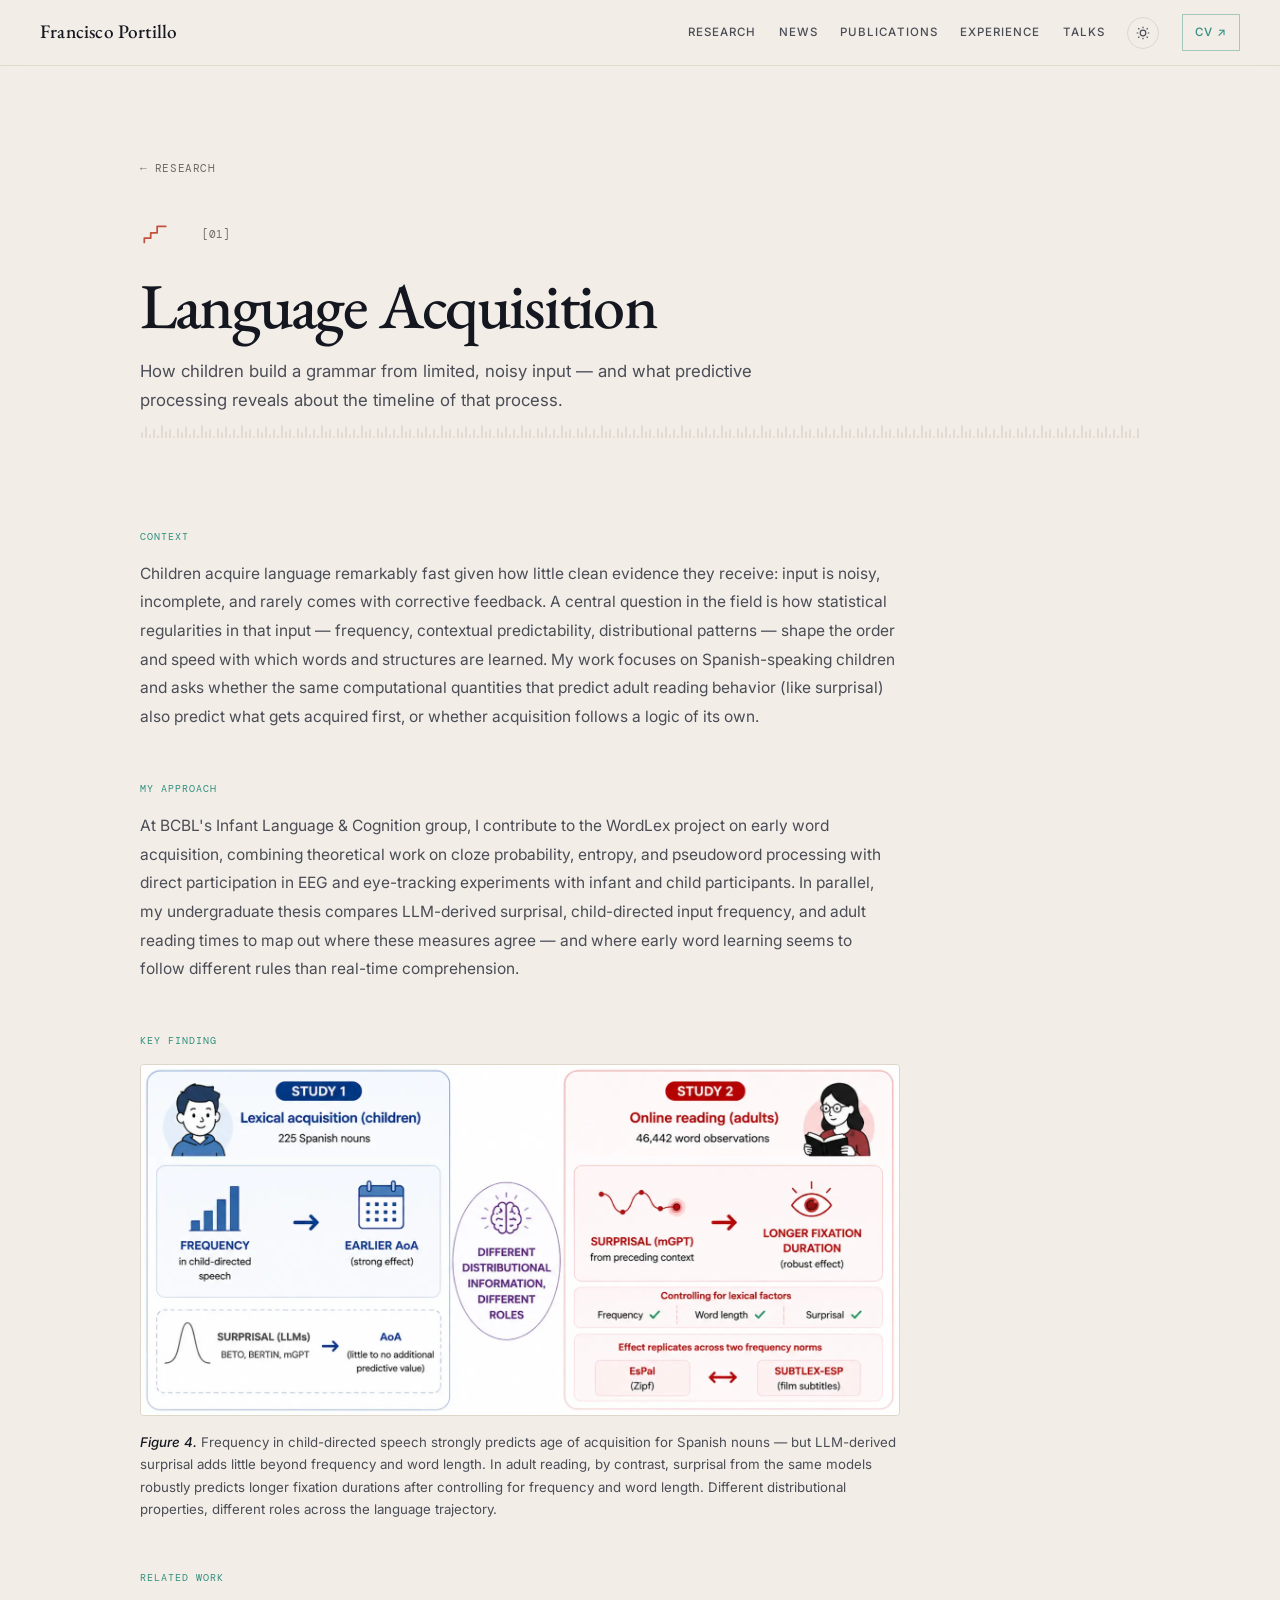
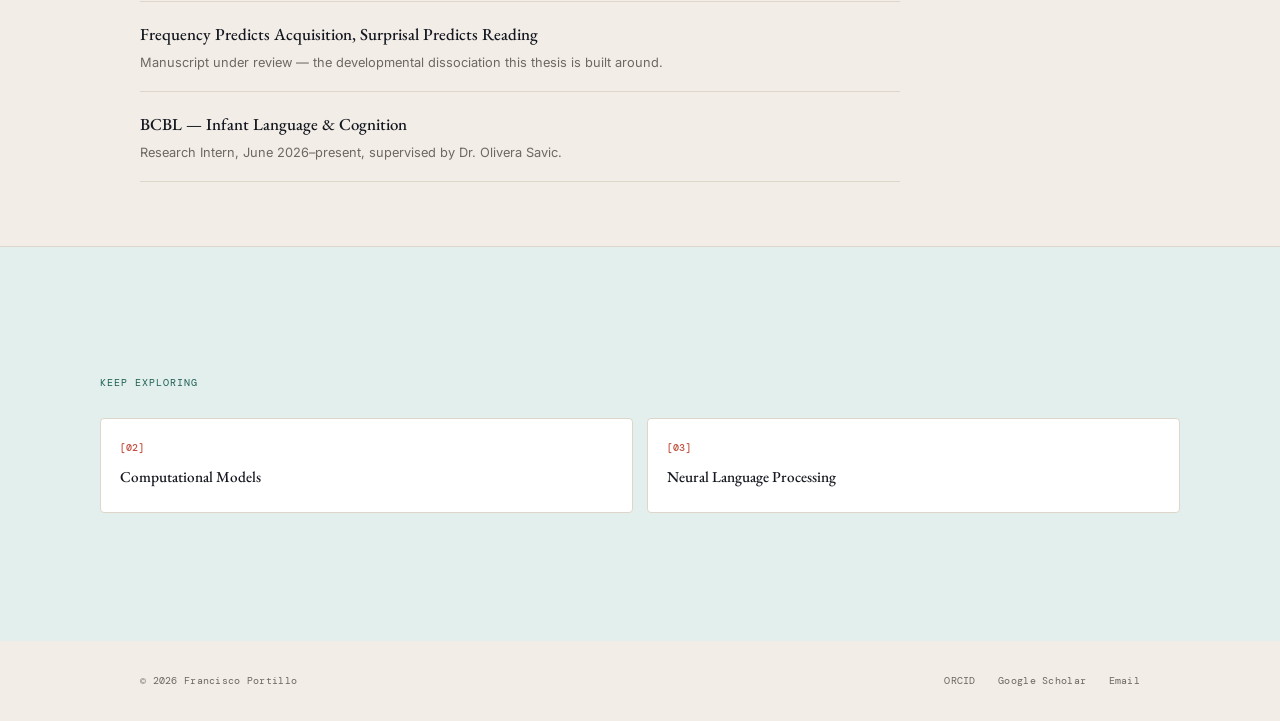
==== commit 5cab18e5: "Add files via upload" ====
--- a/language-acquisition.html
+++ b/language-acquisition.html
@@ -100,6 +100,17 @@
     </div>
 
     <div class="detail-block">
+        <span class="detail-label">Key finding</span>
+        <figure class="detail-figure">
+            <picture>
+                <source srcset="fig4-summary.webp" type="image/webp">
+                <img src="fig4-summary.png" alt="Graphical summary of two studies. Study 1: in child language acquisition, frequency in child-directed speech strongly predicts age of acquisition for Spanish nouns, while LLM surprisal adds little to no predictive value. Study 2: in adult reading, surprisal from the same models predicts longer fixation durations even after controlling for frequency and word length, replicated across two frequency norms.">
+            </picture>
+            <figcaption><span>Figure 4.</span> Frequency in child-directed speech strongly predicts age of acquisition for Spanish nouns — but LLM-derived surprisal adds little beyond frequency and word length. In adult reading, by contrast, surprisal from the same models robustly predicts longer fixation durations after controlling for frequency and word length. Different distributional properties, different roles across the language trajectory.</figcaption>
+        </figure>
+    </div>
+
+    <div class="detail-block">
         <span class="detail-label">Related work</span>
         <ul class="detail-related">
             <li><a href="index.html#publications">Frequency Predicts Acquisition, Surprisal Predicts Reading</a><span>Manuscript under review — the developmental dissociation this thesis is built around.</span></li>
@@ -119,7 +130,6 @@
         <div class="detail-nav-grid">
             <a class="detail-nav-card" href="computational-models.html"><span>[02]</span>Computational Models</a>
             <a class="detail-nav-card" href="neural-language-processing.html"><span>[03]</span>Neural Language Processing</a>
-            <a class="detail-nav-card" href="multisensory-speech.html"><span>[04]</span>Multisensory Speech</a>
         </div>
 
     </div>
--- a/style.css
+++ b/style.css
@@ -57,7 +57,7 @@
 
     --ink: #14171f;
     --ink-soft: #4a4d56;
-    --ink-muted: #85827c;
+    --ink-muted: #6d6961;
 
     --bg: #f2ede7;
     --bg-white: #ffffff;
@@ -1353,7 +1353,7 @@
 
     display: grid;
 
-    grid-template-columns: 1fr 1fr;
+    grid-template-columns: repeat(3, 1fr);
 
     border-top: 1px solid var(--rule);
     border-left: 1px solid var(--rule);
@@ -3305,7 +3305,7 @@
 
     display: grid;
 
-    grid-template-columns: repeat(3, 1fr);
+    grid-template-columns: repeat(2, 1fr);
 
     gap: 0.9rem;
 
@@ -3376,3 +3376,121 @@
     }
 
 }
+
+
+@media (max-width: 850px) {
+
+    .detail-hero {
+
+        padding: 4rem 1.5rem 2.5rem;
+
+    }
+
+}
+
+
+/* =========================================================
+   POSITION MODE TAGS (remote / in person)
+   ========================================================= */
+
+.position-role {
+
+    display: flex;
+
+    align-items: center;
+
+    flex-wrap: wrap;
+
+    gap: 0.7rem;
+
+}
+
+
+.mode-tag {
+
+    display: inline-block;
+
+    padding: 0.14rem 0.45rem;
+
+    font-family: var(--mono);
+
+    font-size: 0.56rem;
+
+    letter-spacing: 0.06em;
+
+    text-transform: uppercase;
+
+    border-radius: 3px;
+
+    border: 1px solid currentColor;
+
+}
+
+
+.mode-remote {
+
+    color: var(--ink-muted);
+
+    opacity: 0.85;
+
+}
+
+
+.mode-inperson {
+
+    color: var(--coral);
+
+}
+
+
+
+/* =========================================================
+   DETAIL PAGE FIGURE (academic-style, e.g. paper figures)
+   ========================================================= */
+
+.detail-figure {
+
+    max-width: 760px;
+
+    margin: 0.4rem 0 0;
+
+}
+
+
+.detail-figure img {
+
+    display: block;
+
+    width: 100%;
+
+    border: 1px solid var(--rule);
+
+    border-radius: 4px;
+
+    background: var(--bg-white);
+
+}
+
+
+.detail-figure figcaption {
+
+    margin-top: 0.9rem;
+
+    color: var(--ink-soft);
+
+    font-size: 0.83rem;
+
+    line-height: 1.7;
+
+}
+
+
+.detail-figure figcaption span {
+
+    font-style: italic;
+
+    color: var(--ink);
+
+    font-weight: 500;
+
+}
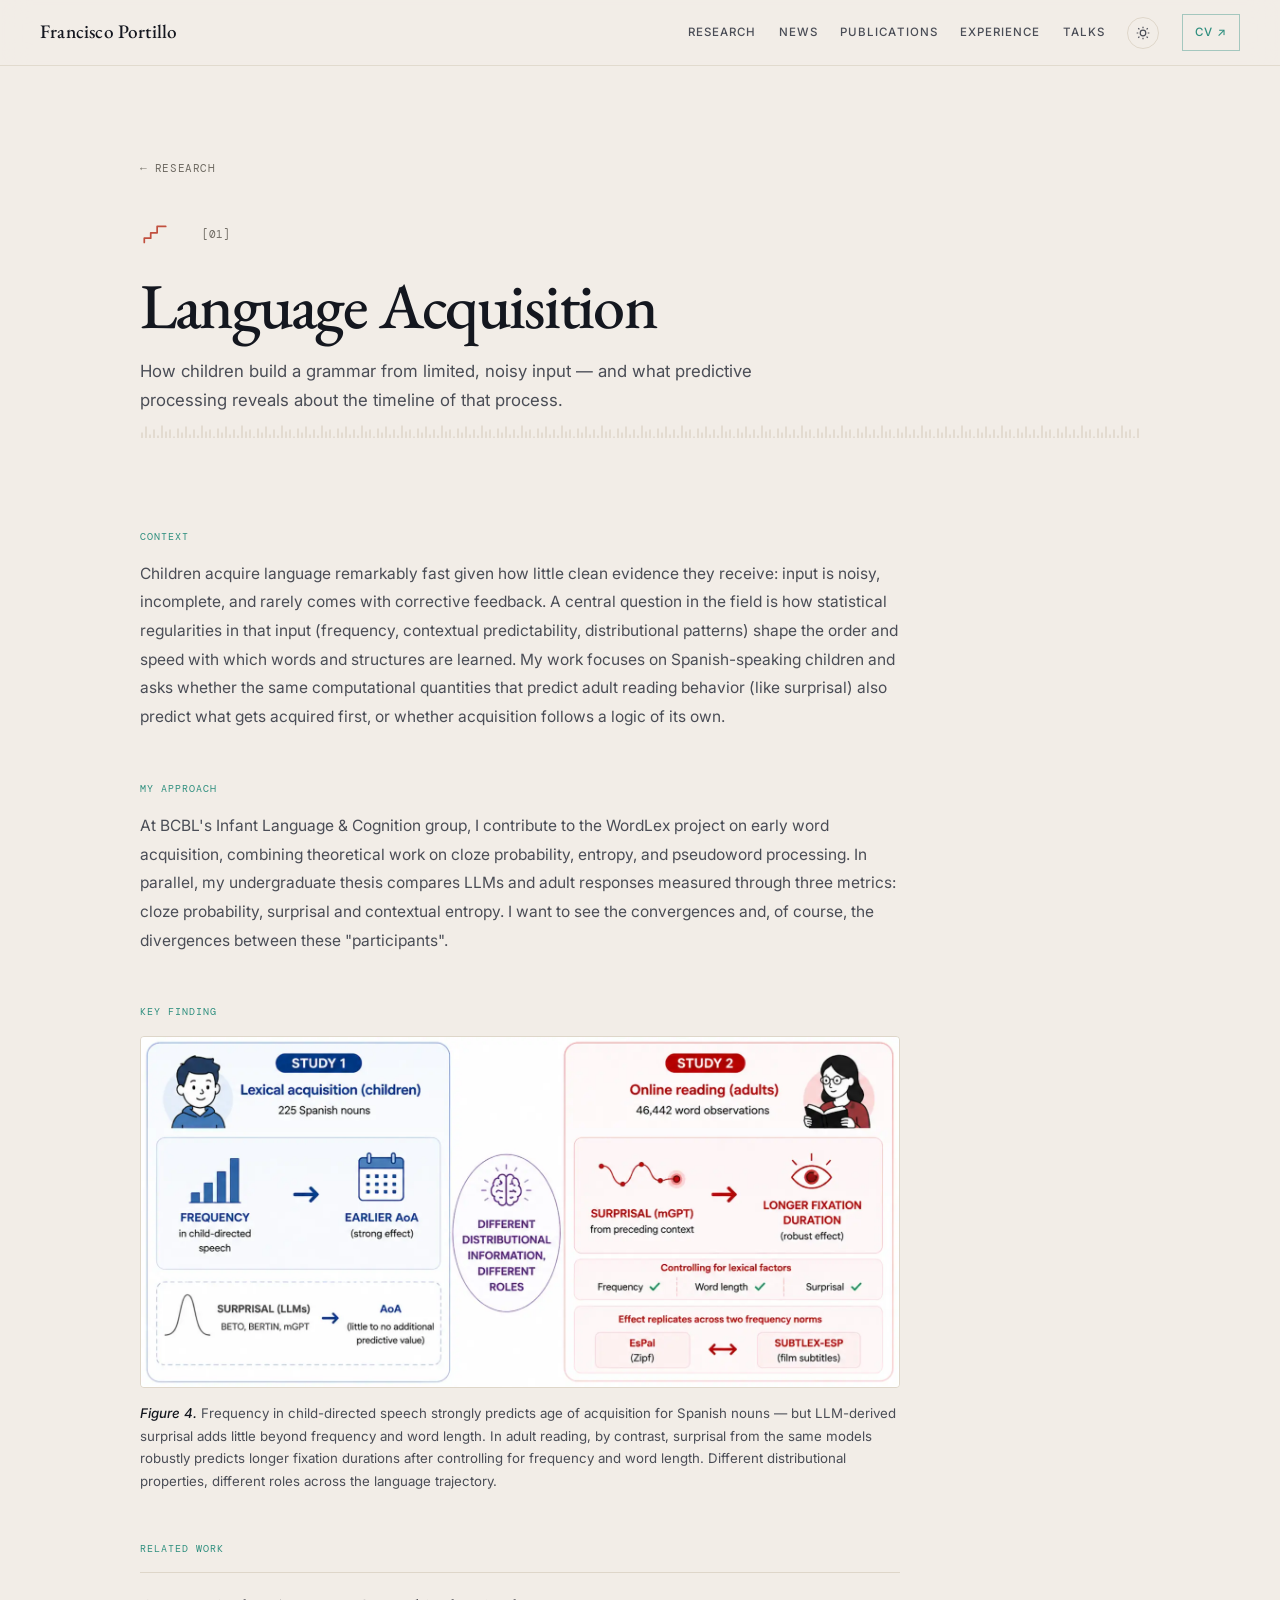
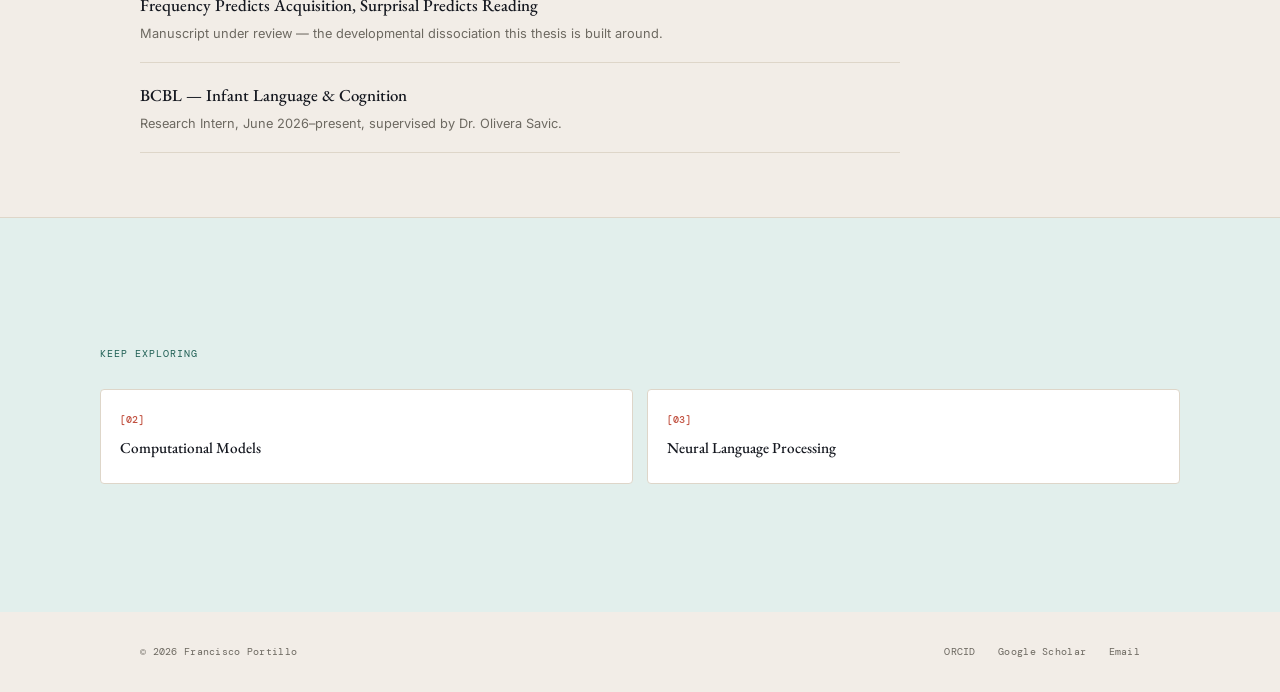
==== commit b2d0ab16: "Refine text in language-acquisition.html" ====
--- a/language-acquisition.html
+++ b/language-acquisition.html
@@ -91,12 +91,12 @@
 
     <div class="detail-block">
         <span class="detail-label">Context</span>
-        <p>Children acquire language remarkably fast given how little clean evidence they receive: input is noisy, incomplete, and rarely comes with corrective feedback. A central question in the field is how statistical regularities in that input — frequency, contextual predictability, distributional patterns — shape the order and speed with which words and structures are learned. My work focuses on Spanish-speaking children and asks whether the same computational quantities that predict adult reading behavior (like surprisal) also predict what gets acquired first, or whether acquisition follows a logic of its own.</p>
+        <p>Children acquire language remarkably fast given how little clean evidence they receive: input is noisy, incomplete, and rarely comes with corrective feedback. A central question in the field is how statistical regularities in that input (frequency, contextual predictability, distributional patterns) shape the order and speed with which words and structures are learned. My work focuses on Spanish-speaking children and asks whether the same computational quantities that predict adult reading behavior (like surprisal) also predict what gets acquired first, or whether acquisition follows a logic of its own.</p>
     </div>
 
     <div class="detail-block">
         <span class="detail-label">My approach</span>
-        <p>At BCBL's Infant Language &amp; Cognition group, I contribute to the WordLex project on early word acquisition, combining theoretical work on cloze probability, entropy, and pseudoword processing with direct participation in EEG and eye-tracking experiments with infant and child participants. In parallel, my undergraduate thesis compares LLM-derived surprisal, child-directed input frequency, and adult reading times to map out where these measures agree — and where early word learning seems to follow different rules than real-time comprehension.</p>
+        <p>At BCBL's Infant Language &amp; Cognition group, I contribute to the WordLex project on early word acquisition, combining theoretical work on cloze probability, entropy, and pseudoword processing. In parallel, my undergraduate thesis compares LLMs and adult responses measured through three metrics: cloze probability, surprisal and contextual entropy. I want to see the convergences and, of course, the divergences between these "participants".</p>
     </div>
 
     <div class="detail-block">
